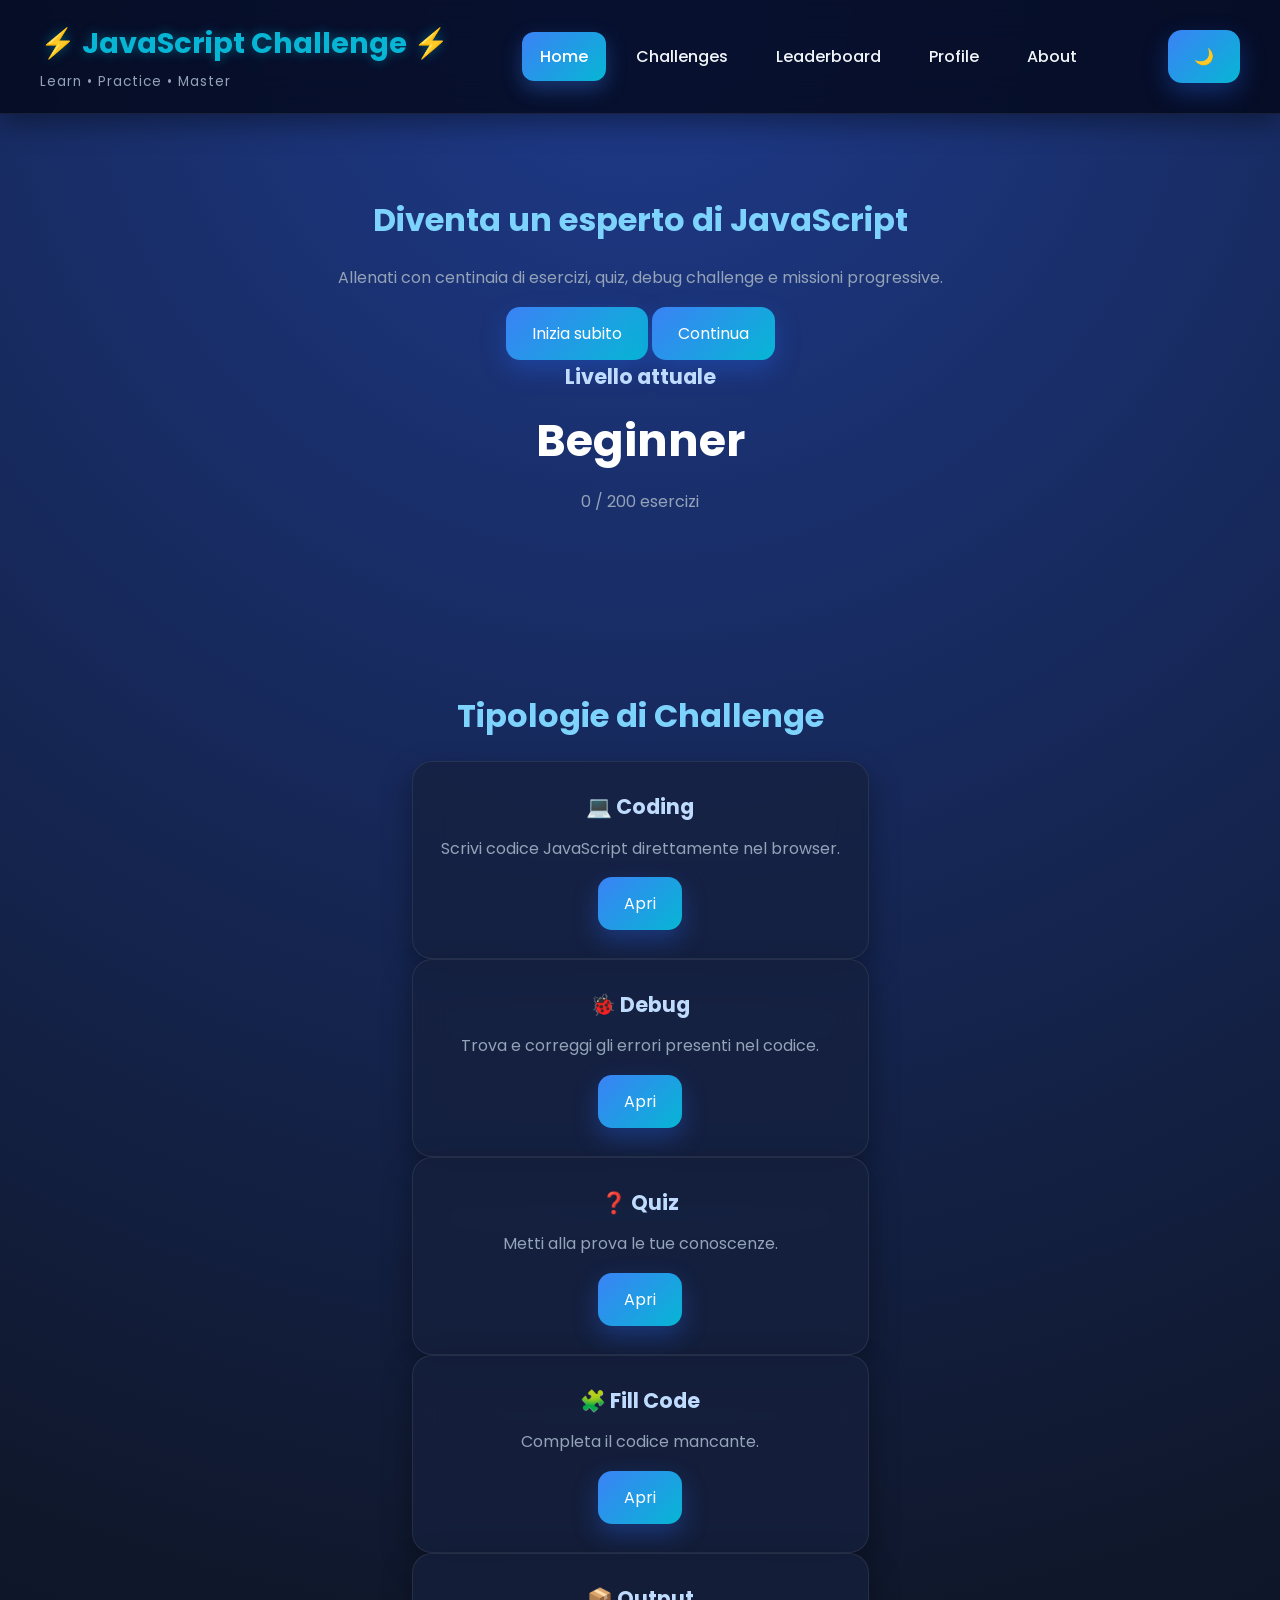
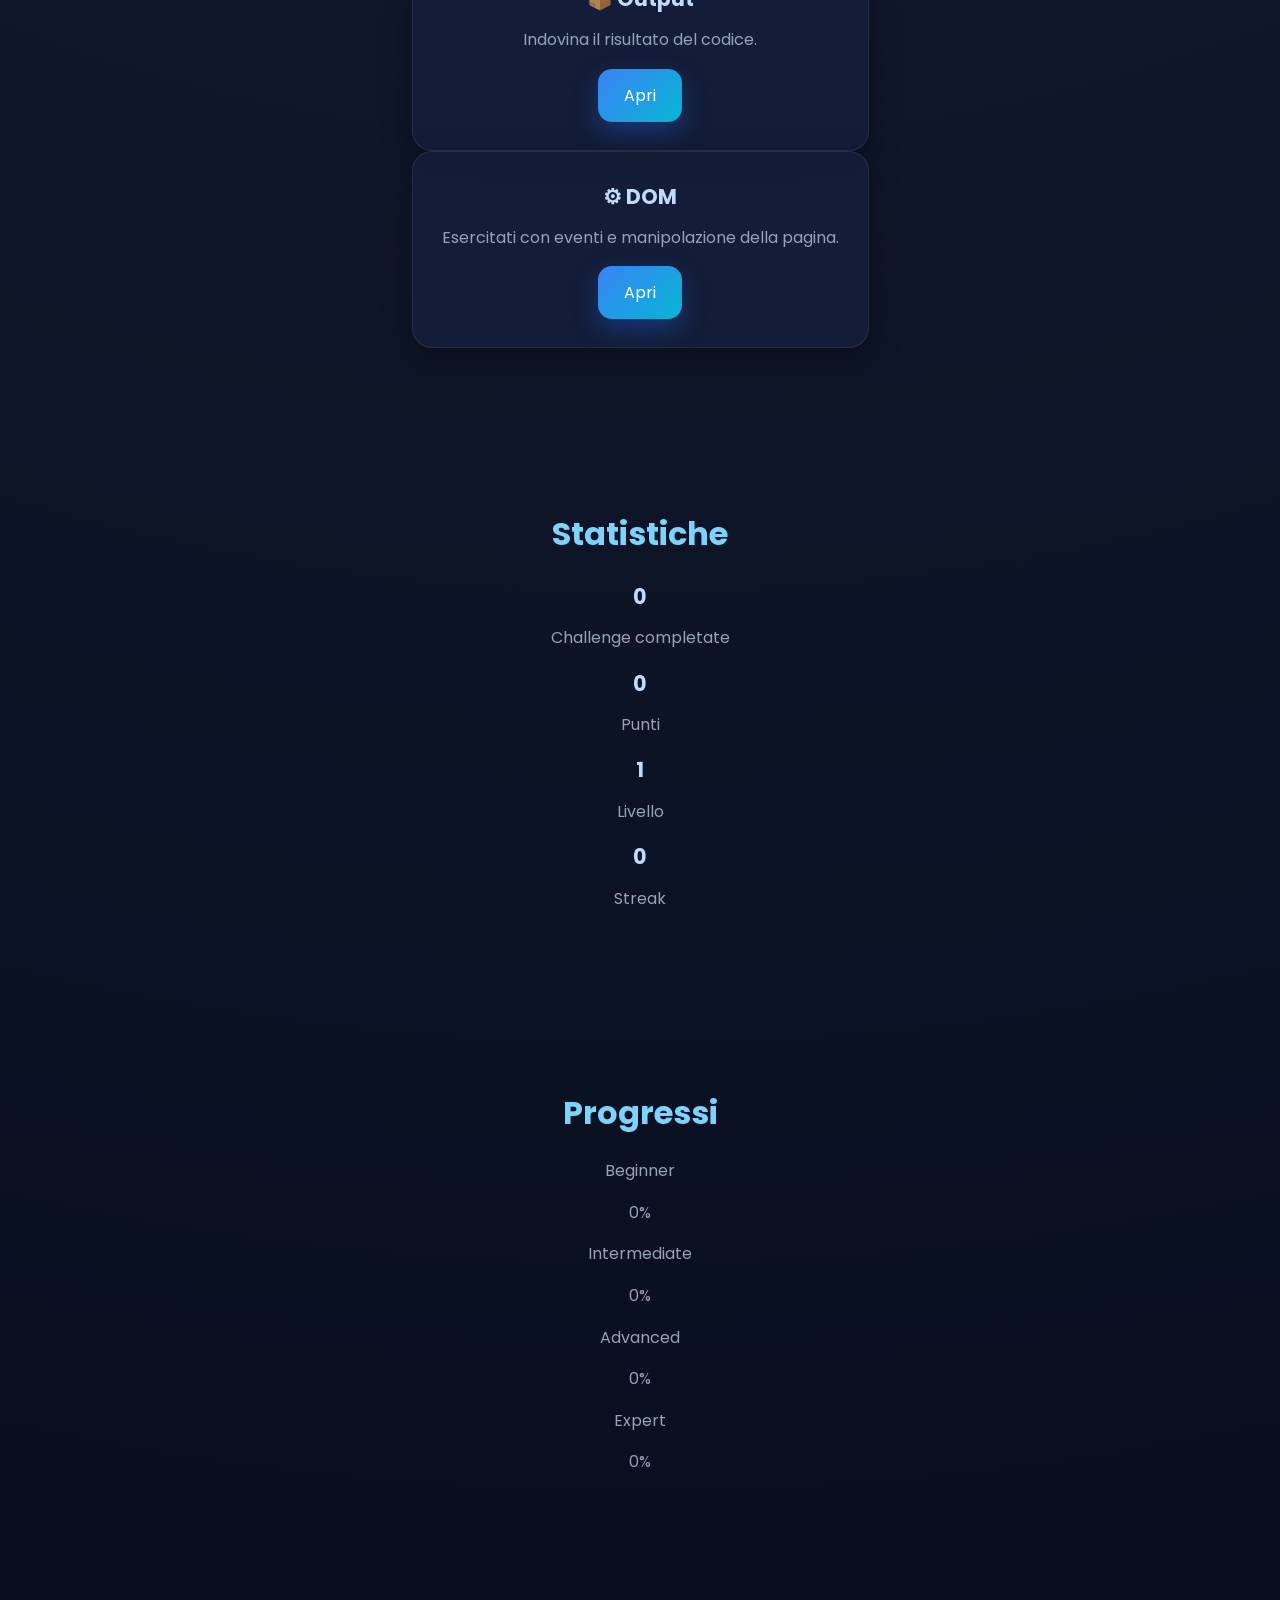
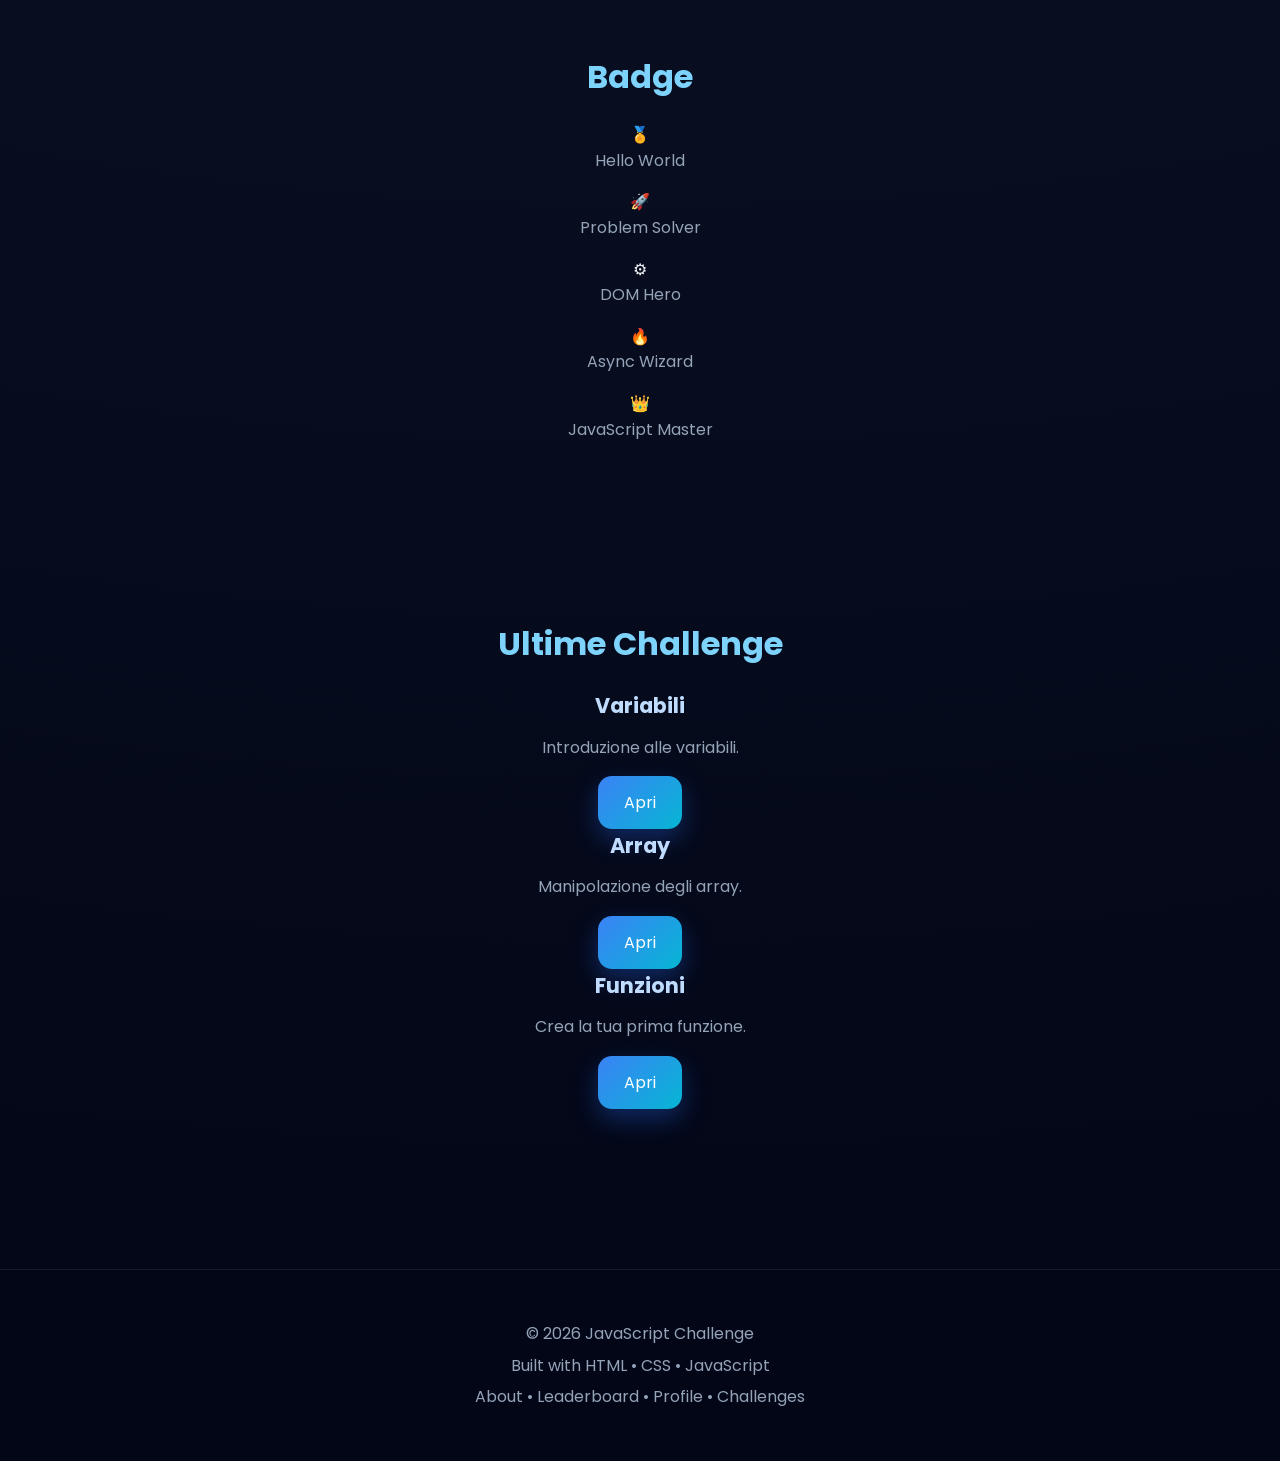
==== index.html @ 06514681 "Add files via upload" ====
<!DOCTYPE html>
<html lang="it">
<head>
<meta charset="UTF-8">
<meta name="viewport" content="width=device-width, initial-scale=1.0">
<title>JavaScript Challenge</title>
<meta name="description" content="Impara JavaScript attraverso centinaia di esercizi interattivi, quiz e sfide progressive.">
<link rel="stylesheet" href="css/style2.css">
<link rel="stylesheet" href="css/responsive.css">
<link rel="preconnect" href="https://fonts.googleapis.com">
<link rel="preconnect" href="https://fonts.gstatic.com" crossorigin>
<link href="https://fonts.googleapis.com/css2?family=Poppins:wght@300;400;500;600;700;800&display=swap" rel="stylesheet">
<script defer src="js/app.js"></script>
</head>
<body>
<header>
<div class="logo">
<h1>⚡ JavaScript Challenge ⚡</h1>
<p>Learn • Practice • Master</p>
</div>
<nav>
<a href="index.html" class="active">Home</a>
<a href="challenge.html">Challenges</a>
<a href="leaderboard.html">Leaderboard</a>
<a href="profile.html">Profile</a>
<a href="about.html">About</a>
</nav>
<button id="themeToggle">🌙</button>
</header>
<section class="hero">
<div class="hero-text">
<h2>Diventa un esperto di JavaScript</h2>
<p>
Allenati con centinaia di esercizi,
quiz, debug challenge e missioni
progressive.
</p>
<div class="hero-buttons">
<button id="startBtn" onclick="location.href='challenge.html'">
Inizia subito
</button>
<button onclick="location.href='profile.html'">
Continua
</button>
</div>
</div>
<div class="hero-image">
<div class="hero-card">
<h3>Livello attuale</h3>
<h1>Beginner</h1>
<p>0 / 200 esercizi</p>
<div class="progress">
<div class="progress-fill" style="width:0%"></div>
</div>
</div>
</div>
</section>
<section class="categories">
<h2>Tipologie di Challenge</h2>
<div class="grid">
<div class="card">
<h3>💻 Coding</h3>
<p>Scrivi codice JavaScript direttamente nel browser.</p>
<button onclick="location.href='challenge.html'">
Apri
</button>
</div>
<div class="card">
<h3>🐞 Debug</h3>
<p>Trova e correggi gli errori presenti nel codice.</p>
<button onclick="location.href='challenge.html'">
Apri
</button>
</div>
<div class="card">
<h3>❓ Quiz</h3>
<p>Metti alla prova le tue conoscenze.</p>
<button onclick="location.href='challenge.html'">
Apri
</button>
</div>
<div class="card">
<h3>🧩 Fill Code</h3>
<p>Completa il codice mancante.</p>
<button onclick="location.href='challenge.html'">
Apri
</button>
</div>
<div class="card">
<h3>📦 Output</h3>
<p>Indovina il risultato del codice.</p>
<button onclick="location.href='challenge.html'">
Apri
</button>
</div>
<div class="card">
<h3>⚙ DOM</h3>
<p>Esercitati con eventi e manipolazione della pagina.</p>
<button onclick="location.href='challenge.html'">
Apri
</button>
</div>
</div>
</section>
<section class="stats">
<h2>Statistiche</h2>
<div class="stats-grid">
<div class="stat">
<h3 id="completed">0</h3>
<p>Challenge completate</p>
</div>
<div class="stat">
<h3 id="points">0</h3>
<p>Punti</p>
</div>
<div class="stat">
<h3 id="level">1</h3>
<p>Livello</p>
</div>
<div class="stat">
<h3 id="streak">0</h3>
<p>Streak</p>
</div>
</div>
</section>
<section class="progress-section">
<h2>Progressi</h2>
<div class="progress-box">
<p>Beginner</p>
<div class="progress">
<div class="progress-fill beginner"></div>
</div>
<p>0%</p>
</div>
<div class="progress-box">
<p>Intermediate</p>
<div class="progress">
<div class="progress-fill intermediate"></div>
</div>
<p>0%</p>
</div>
<div class="progress-box">
<p>Advanced</p>
<div class="progress">
<div class="progress-fill advanced"></div>
</div>
<p>0%</p>
</div>
<div class="progress-box">
<p>Expert</p>
<div class="progress">
<div class="progress-fill expert"></div>
</div>
<p>0%</p>
</div>
</section>
<section class="badges">
<h2>Badge</h2>
<div class="grid">
<div class="badge locked">
🏅
<p>Hello World</p>
</div>
<div class="badge locked">
🚀
<p>Problem Solver</p>
</div>
<div class="badge locked">
⚙
<p>DOM Hero</p>
</div>
<div class="badge locked">
🔥
<p>Async Wizard</p>
</div>
<div class="badge locked">
👑
<p>JavaScript Master</p>
</div>
</div>
</section>
<section class="recent">
<h2>Ultime Challenge</h2>
<div class="recent-list">
<div class="recent-card">
<h3>Variabili</h3>
<p>Introduzione alle variabili.</p>
<button onclick="location.href='challenge.html'">
Apri
</button>
</div>
<div class="recent-card">
<h3>Array</h3>
<p>Manipolazione degli array.</p>
<button onclick="location.href='challenge.html'">
Apri
</button>
</div>
<div class="recent-card">
<h3>Funzioni</h3>
<p>Crea la tua prima funzione.</p>
<button onclick="location.href='challenge.html'">
Apri
</button>
</div>
</div>
</section>
<footer>
<p>
© 2026 JavaScript Challenge
</p>
<p>
Built with HTML • CSS • JavaScript
</p>
<p>
<a href="about.html">About</a> •
<a href="leaderboard.html">Leaderboard</a> •
<a href="profile.html">Profile</a> •
<a href="challenge.html">Challenges</a>
</p>
</footer>
</body>
</html>
---- css/style2.css ----
*,
*::before,
*::after{
    margin:0;
    padding:0;
    box-sizing:border-box;
}
:root{
    --bg:#020617;
    --bg-light:#0f172a;
    --bg-card:#16213e;
    --primary:#3b82f6;
    --secondary:#06b6d4;
    --accent:#10b981;
    --warning:#f59e0b;
    --danger:#ef4444;
    --white:#ffffff;
    --text:#f1f5f9;
    --gray:#94a3b8;
    --border:rgba(255,255,255,.08);
    --radius:18px;
    --shadow:
        0 12px 30px rgba(0,0,0,.35);
    --transition:.35s ease;
    --container:1200px;
}
html{
    scroll-behavior:smooth;
}
body{
    font-family:"Poppins",sans-serif;
    color:var(--text);
    background:
        radial-gradient(circle at top,
        #1e3a8a 0%,
        #0f172a 35%,
        #020617 100%);
    line-height:1.6;
    min-height:100vh;
}
h1{
    font-size:2.8rem;
    font-weight:700;
    color:#fff;
    margin-bottom:12px;
}
h2{
    font-size:2rem;
    color:#7dd3fc;
    margin-bottom:20px;
}
h3{
    font-size:1.3rem;
    color:#bfdbfe;
    margin-bottom:12px;
}
p{
    color:var(--gray);
    margin-bottom:16px;
}
a{
    color:inherit;
    text-decoration:none;
    transition:var(--transition);
}
a:hover{
    color:var(--secondary);
}
img{
    display:block;
    max-width:100%;
}
::selection{
    background:var(--secondary);
    color:#000;
}
::-webkit-scrollbar{
    width:10px;
}
::-webkit-scrollbar-track{
    background:#020617;
}
::-webkit-scrollbar-thumb{
    background:linear-gradient(
        var(--primary),
        var(--secondary)
    );
    border-radius:30px;
}
::-webkit-scrollbar-thumb:hover{
    background:var(--secondary);
}
.container{
    width:min(95%,var(--container));
    margin:auto;
}
main{
    width:min(95%,var(--container));
    margin:50px auto;
}
section{
    padding:80px 20px;
}
.hero,
.categories,
.stats,
.progress-section,
.leaderboard-page,
.badges,
.recent{
    display:flex;
    flex-direction:column;
    justify-content:center;
    align-items:center;
    text-align:center;
    width:100%;
    margin:auto;
}
header{
    position:sticky;
    top:0;
    z-index:999;
    display:flex;
    justify-content:space-between;
    align-items:center;
    gap:20px;
    padding:20px 40px;
    background:rgba(2,6,23,.78);
    backdrop-filter:blur(18px);
    border-bottom:1px solid var(--border);
    box-shadow:0 10px 25px rgba(0,0,0,.35);
}
.logo{
    display:flex;
    flex-direction:column;
    gap:5px;
}
.logo h1{
    margin:0;
    font-size:1.8rem;
    color:var(--secondary);
    text-shadow:
        0 0 12px rgba(6,182,212,.45);
}
.logo p{
    margin:0;
    color:var(--gray);
    font-size:.85rem;
    letter-spacing:1px;
}
nav{
    display:flex;
    align-items:center;
    justify-content:center;
    flex-wrap:wrap;
    gap:12px;
}
nav a{
    padding:12px 18px;
    border-radius:12px;
    font-weight:500;
    transition:var(--transition);
}
nav a:hover{
    background:rgba(59,130,246,.18);
    color:#7dd3fc;
}
nav a.active{
    color:#fff;
    background:linear-gradient(
        135deg,
        var(--primary),
        var(--secondary)
    );
    box-shadow:
        0 8px 20px rgba(59,130,246,.35);
}
button{
    cursor:pointer;
    border:none;
    outline:none;
    font-family:inherit;
    font-size:1rem;
    padding:14px 26px;
    border-radius:14px;
    color:#fff;
    background:linear-gradient(
        135deg,
        var(--primary),
        var(--secondary)
    );
    box-shadow:
        0 10px 25px rgba(37,99,235,.35);
    transition:var(--transition);
}
button:hover{
    transform:translateY(-4px);
    box-shadow:
        0 16px 35px rgba(6,182,212,.45);
}
button:active{
    transform:scale(.97);
}
button:disabled{
    opacity:.55;
    cursor:not-allowed;
    transform:none;
}
.btn-primary{
    background:linear-gradient(
        135deg,
        #2563eb,
        #3b82f6
    );
}
.btn-secondary{
    background:linear-gradient(
        135deg,
        #0891b2,
        #06b6d4
    );
    color:#fff;
}
.btn-success{
    background:linear-gradient(
        135deg,
        #16a34a,
        #22c55e
    );
}
.btn-warning{
    background:linear-gradient(
        135deg,
        #d97706,
        #f59e0b
    );
    color:#111827;
}
.btn-danger{
    background:linear-gradient(
        135deg,
        #dc2626,
        #ef4444
    );
}
.btn-outline{
    background:transparent;
    border:2px solid var(--primary);
    color:var(--primary);
}
.btn-outline:hover{
    background:var(--primary);
    color:#fff;
}
.button-link{
    display:inline-flex;
    justify-content:center;
    align-items:center;
    gap:10px;
    padding:14px 24px;
    border-radius:14px;
    background:linear-gradient(
        135deg,
        var(--primary),
        var(--secondary)
    );
    color:#fff;
    transition:var(--transition);
}
.button-link:hover{
    transform:translateY(-3px);
}
.card,
.box,
.panel,
article{
    background:rgba(22,33,62,.75);
    border:1px solid rgba(255,255,255,.08);
    border-radius:20px;
    backdrop-filter:blur(16px);
    padding:28px;
    box-shadow:var(--shadow);
    transition:var(--transition);
}
.card:hover,
.box:hover,
.panel:hover,
article:hover{
    transform:translateY(-6px);
    border-color:rgba(6,182,212,.35);
    box-shadow:
        0 18px 40px rgba(0,0,0,.4);
}
table{
    width:100%;
    border-collapse:collapse;
    margin:25px 0;
    overflow:hidden;
    border-radius:16px;
}
thead{
    background:var(--primary);
}
thead th{
    color:#fff;
    padding:16px;
}
tbody tr{
    background:rgba(255,255,255,.03);
    transition:.3s;
}
tbody tr:nth-child(even){
    background:rgba(255,255,255,.05);
}
tbody tr:hover{
    background:rgba(6,182,212,.12);
}
td{
    padding:15px;
    border-bottom:1px solid rgba(255,255,255,.05);
}
input,
textarea,
select{
    width:100%;
    padding:14px 16px;
    border-radius:12px;
    border:1px solid rgba(255,255,255,.1);
    background:#0f172a;
    color:#fff;
    font-size:1rem;
    transition:var(--transition);
}
input:focus,
textarea:focus,
select:focus{
    outline:none;
    border-color:var(--secondary);
    box-shadow:
        0 0 0 4px rgba(6,182,212,.15);
}
footer{
    margin-top:80px;
    padding:45px 20px;
    text-align:center;
    background:#020617;
    border-top:1px solid var(--border);
}
footer p{
    margin:6px 0;
    color:var(--gray);
}
hr{
    border:none;
    height:1px;
    margin:35px 0;
    background:rgba(255,255,255,.08);
}
.text-center{
    text-align:center;
}
.text-left{
    text-align:left;
}
.text-right{
    text-align:right;
}
.hidden{
    display:none !important;
}
.visible{
    display:block !important;
}
.flex{
    display:flex;
}
.flex-center{
    display:flex;
    justify-content:center;
    align-items:center;
}
.space-between{
    display:flex;
    justify-content:space-between;
    align-items:center;
}
.gap-10{
    gap:10px;
}
.gap-20{
    gap:20px;
}
.gap-30{
    gap:30px;
}
.w-100{
    width:100%;
}
.mt-20{
    margin-top:20px;
}
.mt-40{
    margin-top:40px;
}
.mt-60{
    margin-top:60px;
}
.mb-20{
    margin-bottom:20px;
}
.mb-40{
    margin-bottom:40px;
}
.mb-60{
    margin-bottom:60px;
}
.fade-in{
    animation:fadeIn .8s ease;
}
@keyframes fadeIn{
    from{
        opacity:0;
        transform:translateY(25px);
    }
    to{
        opacity:1;
        transform:translateY(0);
    }
}
.float{
    animation:float 5s ease-in-out infinite;
}
@keyframes float{
    0%{
        transform:translateY(0);
    }
    50%{
        transform:translateY(-8px);
    }
    100%{
        transform:translateY(0);
    }
}
@media(max-width:900px){
    header{
        flex-direction:column;
        padding:20px;
    }
    nav{
        width:100%;
        justify-content:center;
    }
    h1{
        font-size:2.2rem;
    }
    h2{
        font-size:1.7rem;
    }
}
@media(max-width:600px){
    section{
        padding:60px 15px;
    }
    h1{
        font-size:1.9rem;
    }
    h2{
        font-size:1.5rem;
    }
    button,
    .button-link{
        width:100%;
    }
    nav{
        flex-direction:column;
    }
}
---- css/responsive.css ----
@media (min-width:1400px){
    main,
    .container{
        max-width:1400px;
    }
}
@media (max-width:1200px){
    header{
        padding:18px 25px;
    }
    nav{
        gap:10px;
    }
    .hero{
        grid-template-columns:1fr;
        text-align:center;
        gap:40px;
    }
    .grid,
    .stats-grid,
    .feature-grid,
    .achievement-grid,
    .badge-grid{
        grid-template-columns:repeat(auto-fit,minmax(250px,1fr));
    }
    .challenge-layout{
        grid-template-columns:240px 1fr;
    }
    .info-panel{
        grid-column:1 / -1;
        display:grid;
        grid-template-columns:repeat(auto-fit,minmax(260px,1fr));
        position:static;
    }
}
@media (max-width:992px){
    header{
        flex-direction:column;
        gap:20px;
        text-align:center;
    }
    nav{
        justify-content:center;
        flex-wrap:wrap;
    }
    nav a{
        width:auto;
    }
    .hero-buttons{
        justify-content:center;
        flex-wrap:wrap;
    }
    .statistics,
    .stats-grid{
        grid-template-columns:repeat(2,1fr);
    }
    .leaderboard-table{
        overflow-x:auto;
    }
    table{
        min-width:800px;
    }
    .challenge-layout{
        grid-template-columns:1fr;
    }
    .sidebar{
        position:static;
    }
    .profile-header{
        flex-direction:column;
        text-align:center;
    }
    .profile-info{
        width:100%;
    }
}
@media (max-width:768px){
    body{
        font-size:15px;
    }
    main{
        width:min(100% - 20px,100%);
        margin:25px auto;
    }
    section{
        padding:45px 15px;
    }
    h1{
        font-size:2rem;
    }
    h2{
        font-size:1.6rem;
    }
    h3{
        font-size:1.1rem;
    }
    button{
        width:100%;
    }
    .hero-buttons{
        flex-direction:column;
    }
    .editor-toolbar{
        flex-direction:column;
    }
    .editor-toolbar button{
        width:100%;
    }
    .statistics,
    .stats-grid,
    .feature-grid,
    .achievement-grid,
    .badge-grid,
    .grid{
        grid-template-columns:1fr;
    }
    .podium{
        flex-direction:column;
    }
    .profile-box{
        grid-template-columns:1fr;
    }
    textarea{
        min-height:300px;
    }
}
@media (max-width:480px){
    header{
        padding:15px;
    }
    .logo h1{
        font-size:1.5rem;
    }
    nav{
        flex-direction:column;
        width:100%;
    }
    nav a{
        width:100%;
        text-align:center;
    }
    .hero-card,
    .challenge-card,
    .objective,
    .console-panel,
    .result-panel,
    .tips,
    .expected,
    .history,
    .stat-card,
    .feature-card,
    .achievement-card{
        padding:18px;
    }
    #editor{
        font-size:14px;
        min-height:260px;
    }
    #consoleOutput{
        font-size:.85rem;
    }
    footer{
        padding:25px 15px;
    }
}
@media (max-width:360px){
    h1{
        font-size:1.4rem;
    }
    h2{
        font-size:1.3rem;
    }
    h3{
        font-size:1rem;
    }
    button{
        padding:10px 14px;
        font-size:.9rem;
    }
    .logo p{
        font-size:.75rem;
    }
}
@media (max-height:600px) and (orientation:landscape){
    header{
        position:relative;
    }
    .challenge-layout{
        margin-top:20px;
    }
    #editor{
        min-height:220px;
    }
}
@media (prefers-reduced-motion:reduce){
    *{
        animation:none !important;
        transition:none !important;
        scroll-behavior:auto !important;
    }
}
@media (prefers-color-scheme:dark){
    body{
        background:#0f172a;
        color:#f8fafc;
    }
}
@media print{
    header,
    footer,
    nav,
    button,
    .editor-toolbar,
    .sidebar,
    .info-panel{
        display:none !important;
    }
    body{
        background:#ffffff;
        color:#000000;
    }
    main{
        width:100%;
        margin:0;
    }
}
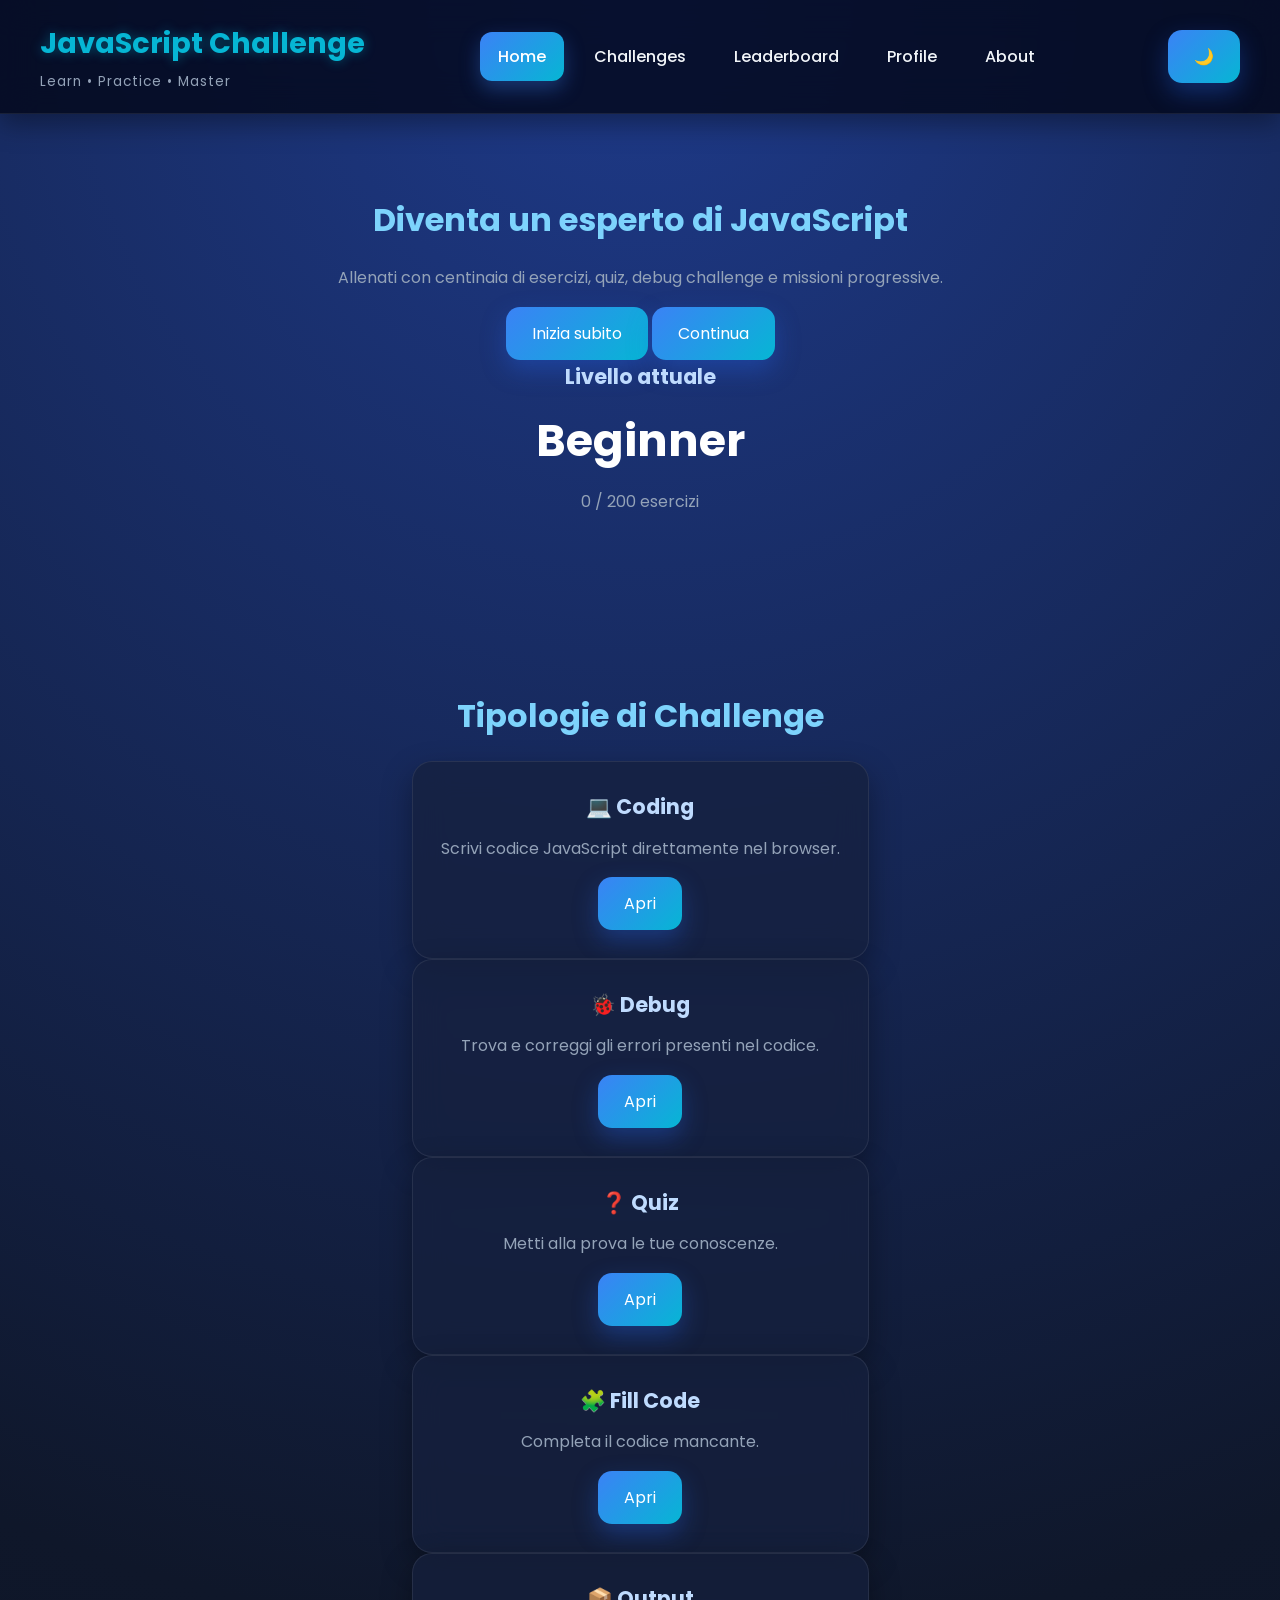
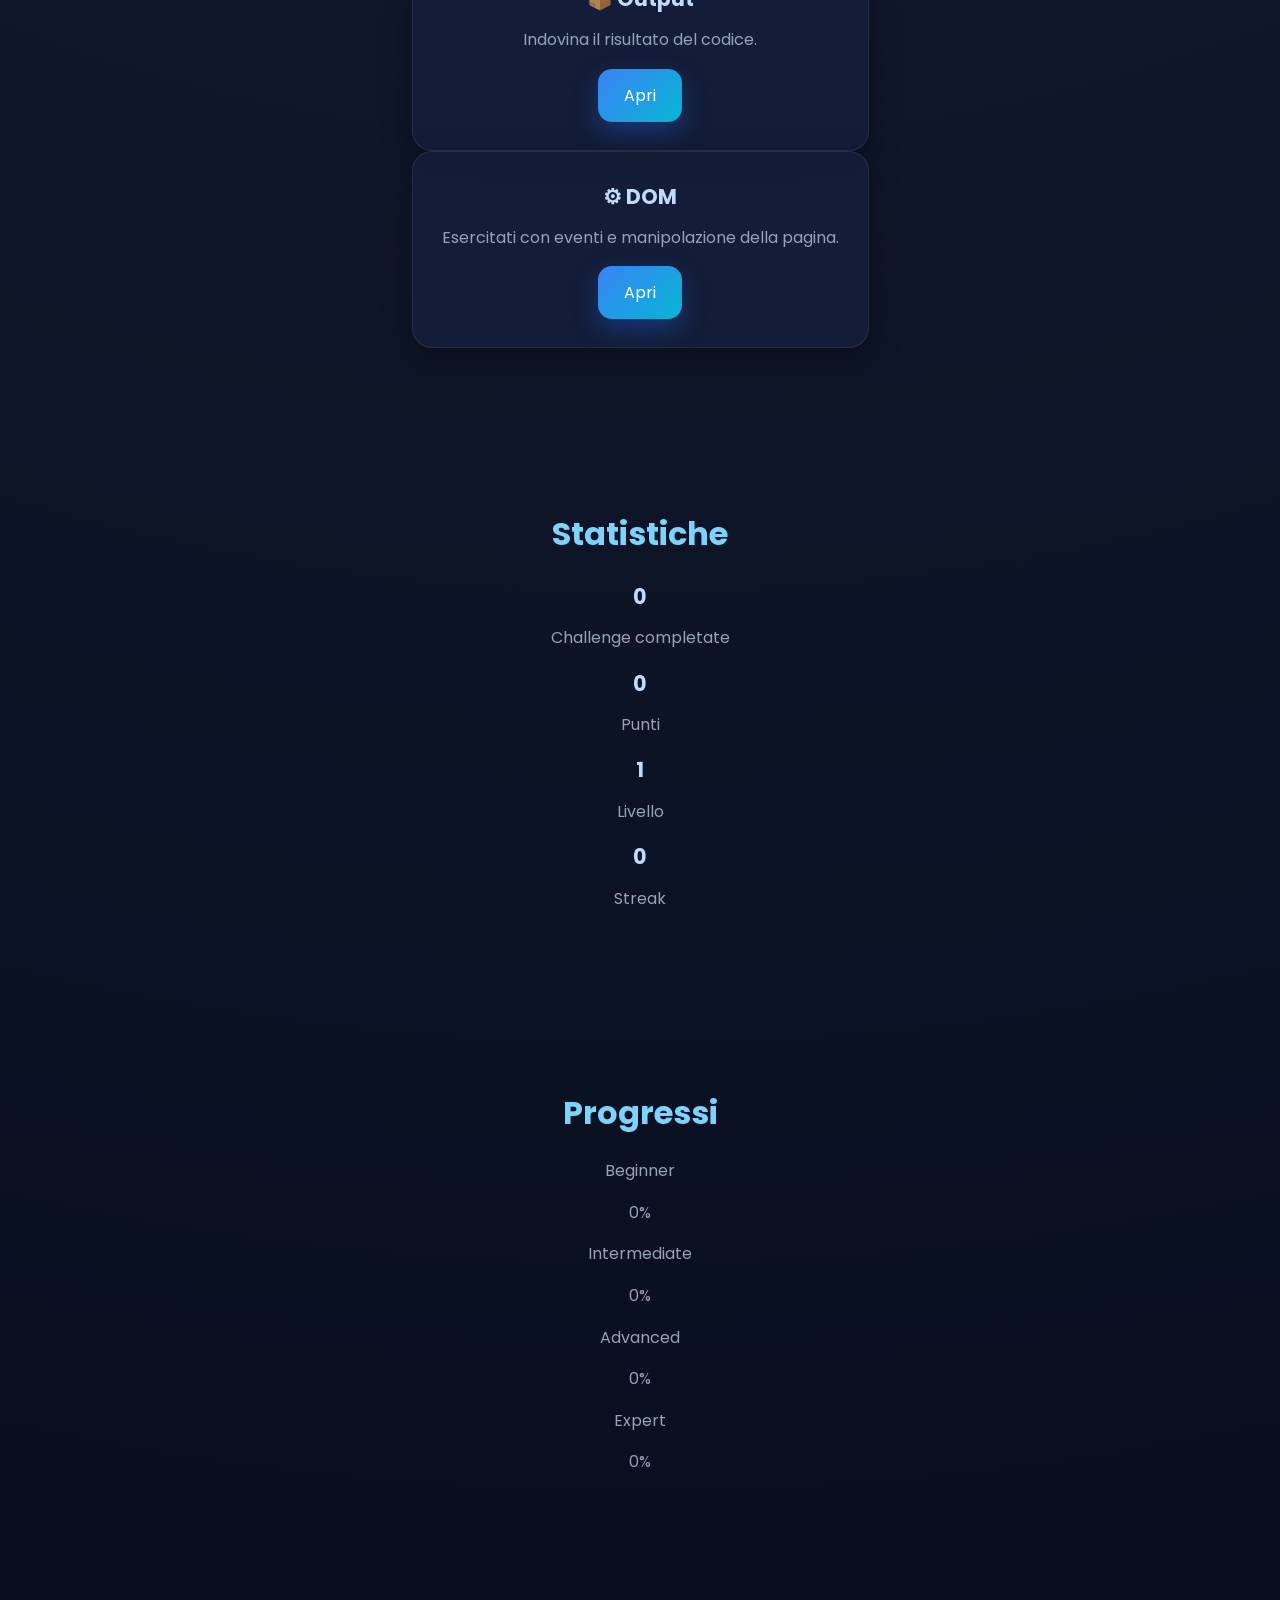
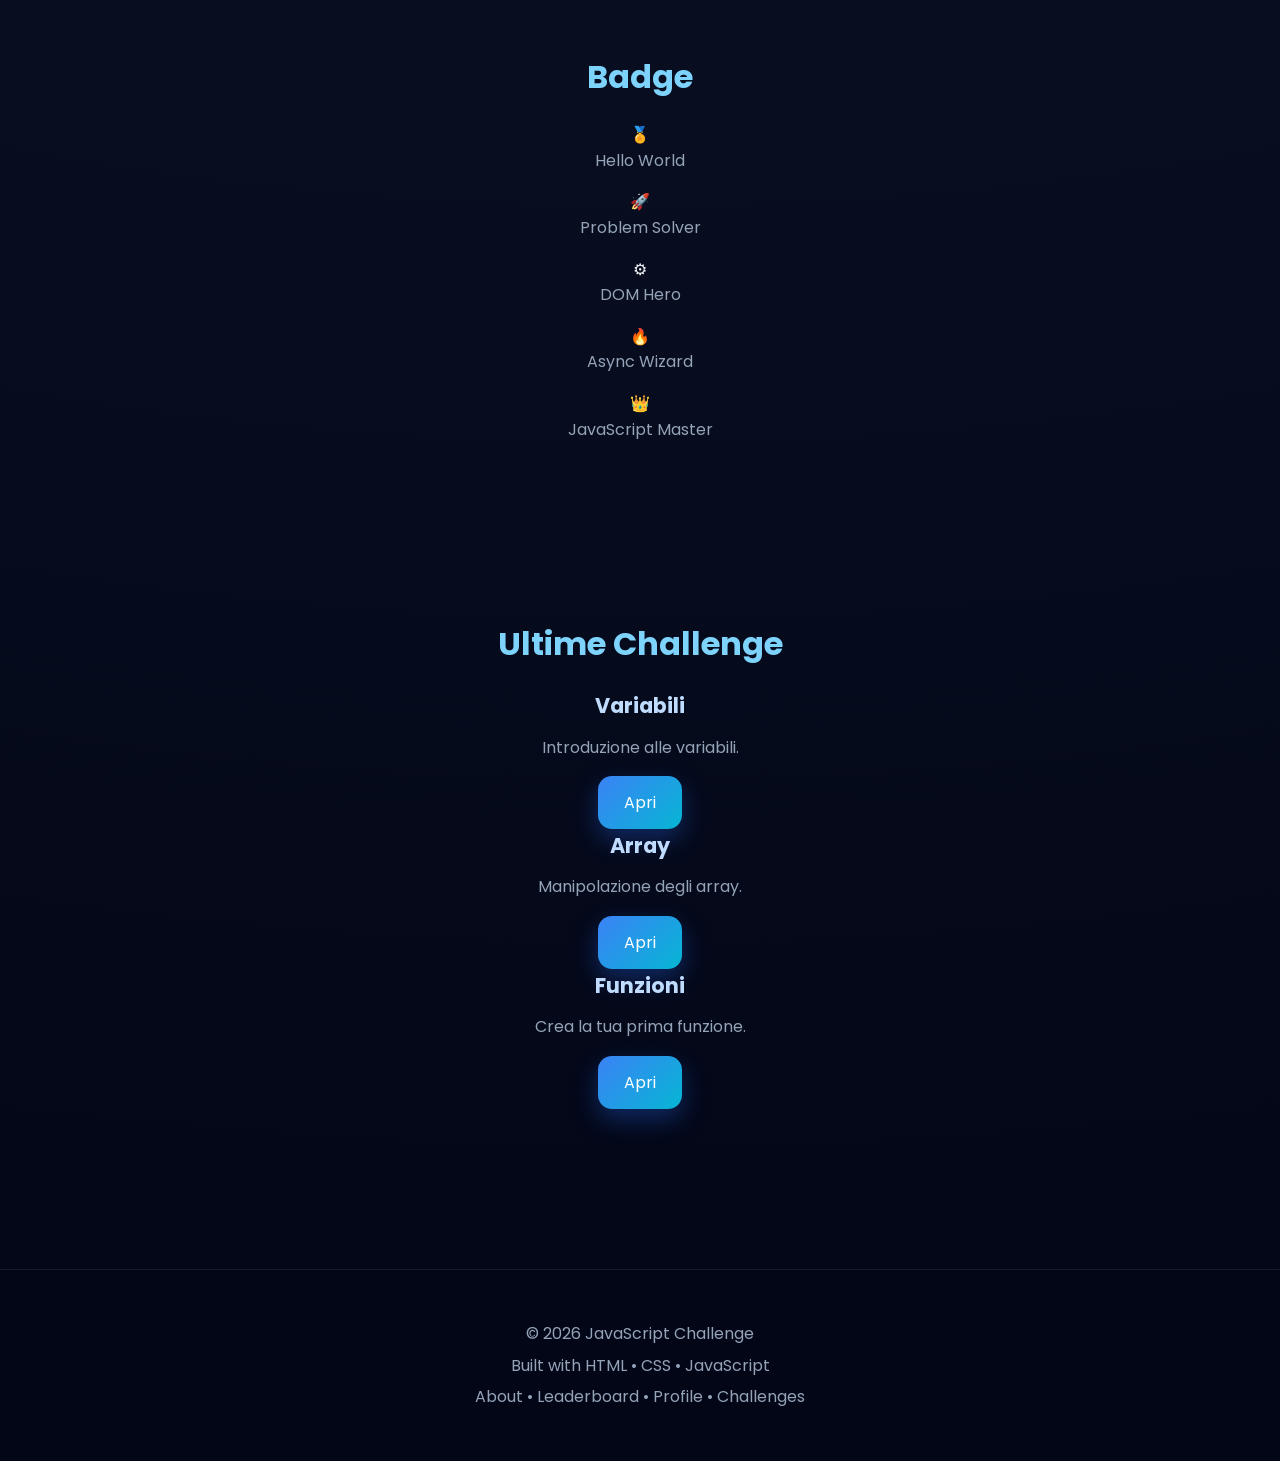
==== commit efe01fb7: "Update index.html" ====
--- a/index.html
+++ b/index.html
@@ -15,7 +15,7 @@
 <body>
 <header>
 <div class="logo">
-<h1>⚡ JavaScript Challenge ⚡</h1>
+<h1>JavaScript Challenge</h1>
 <p>Learn • Practice • Master</p>
 </div>
 <nav>
